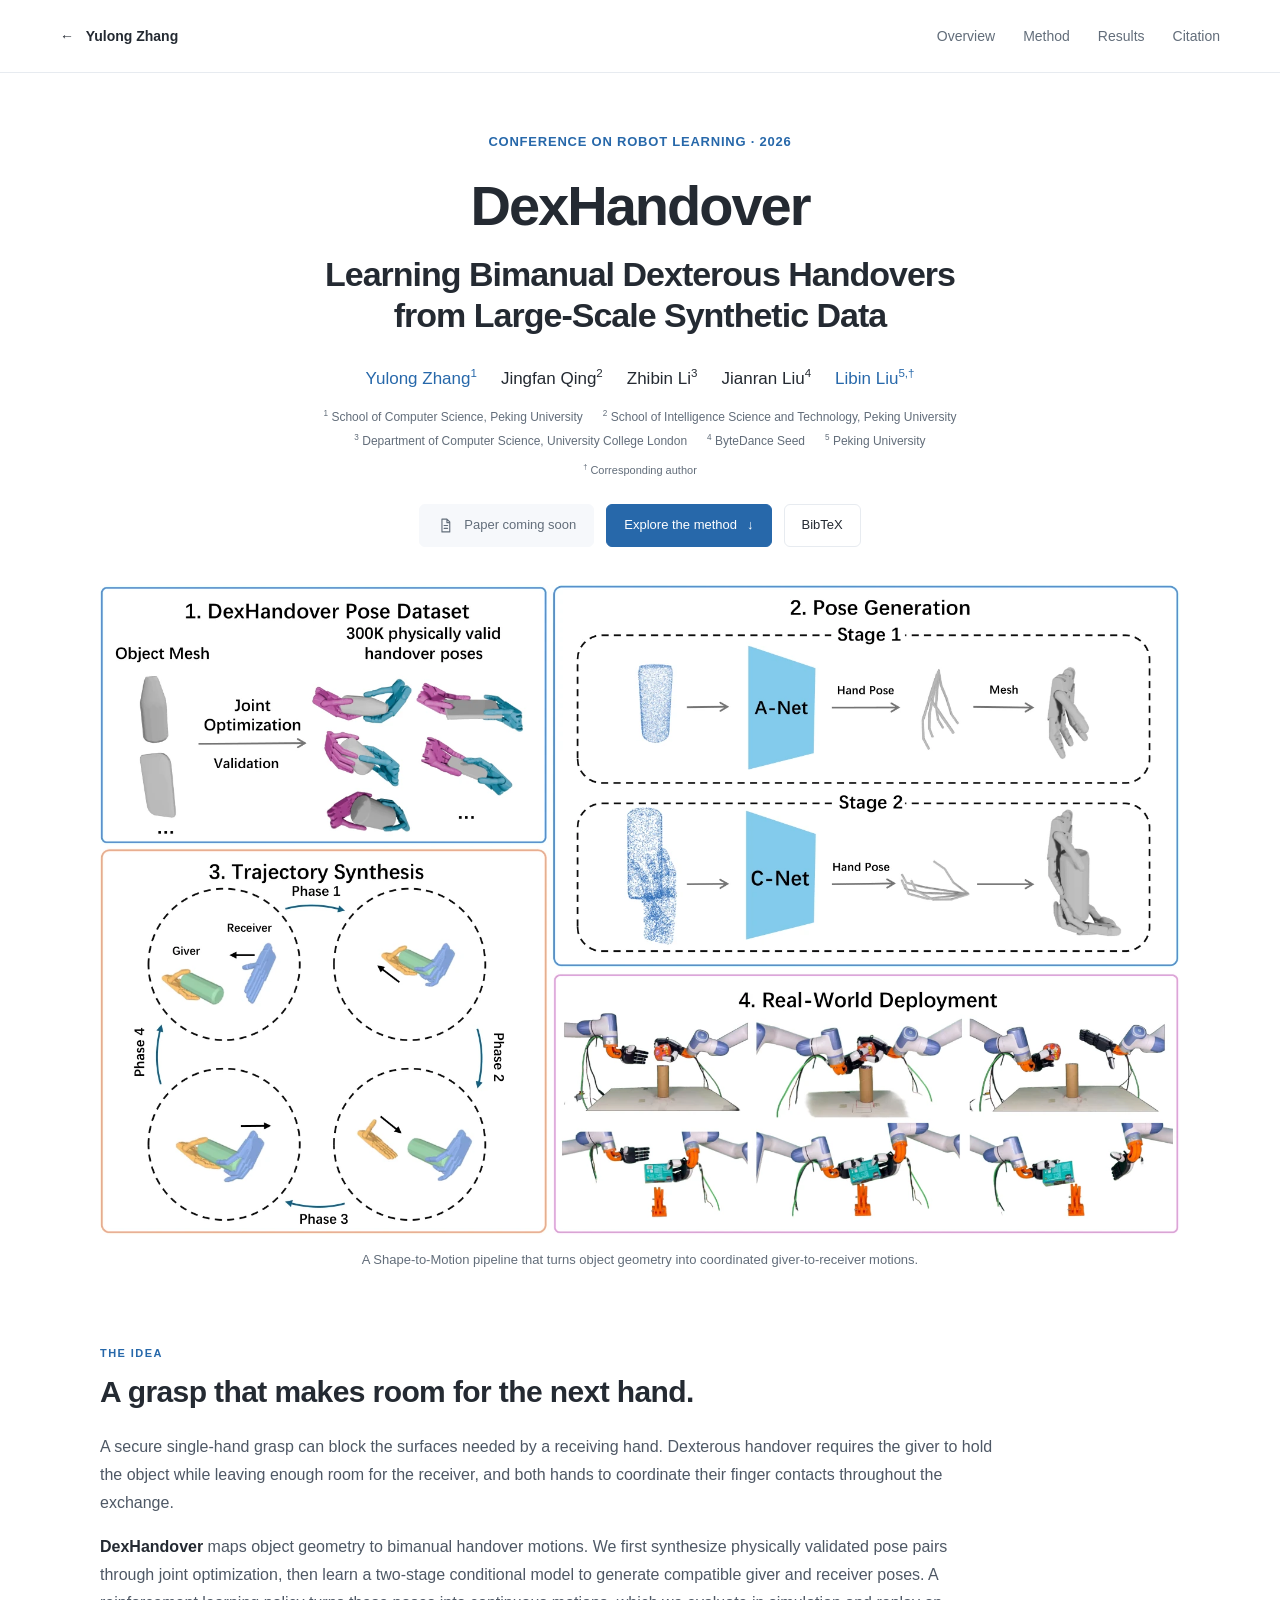
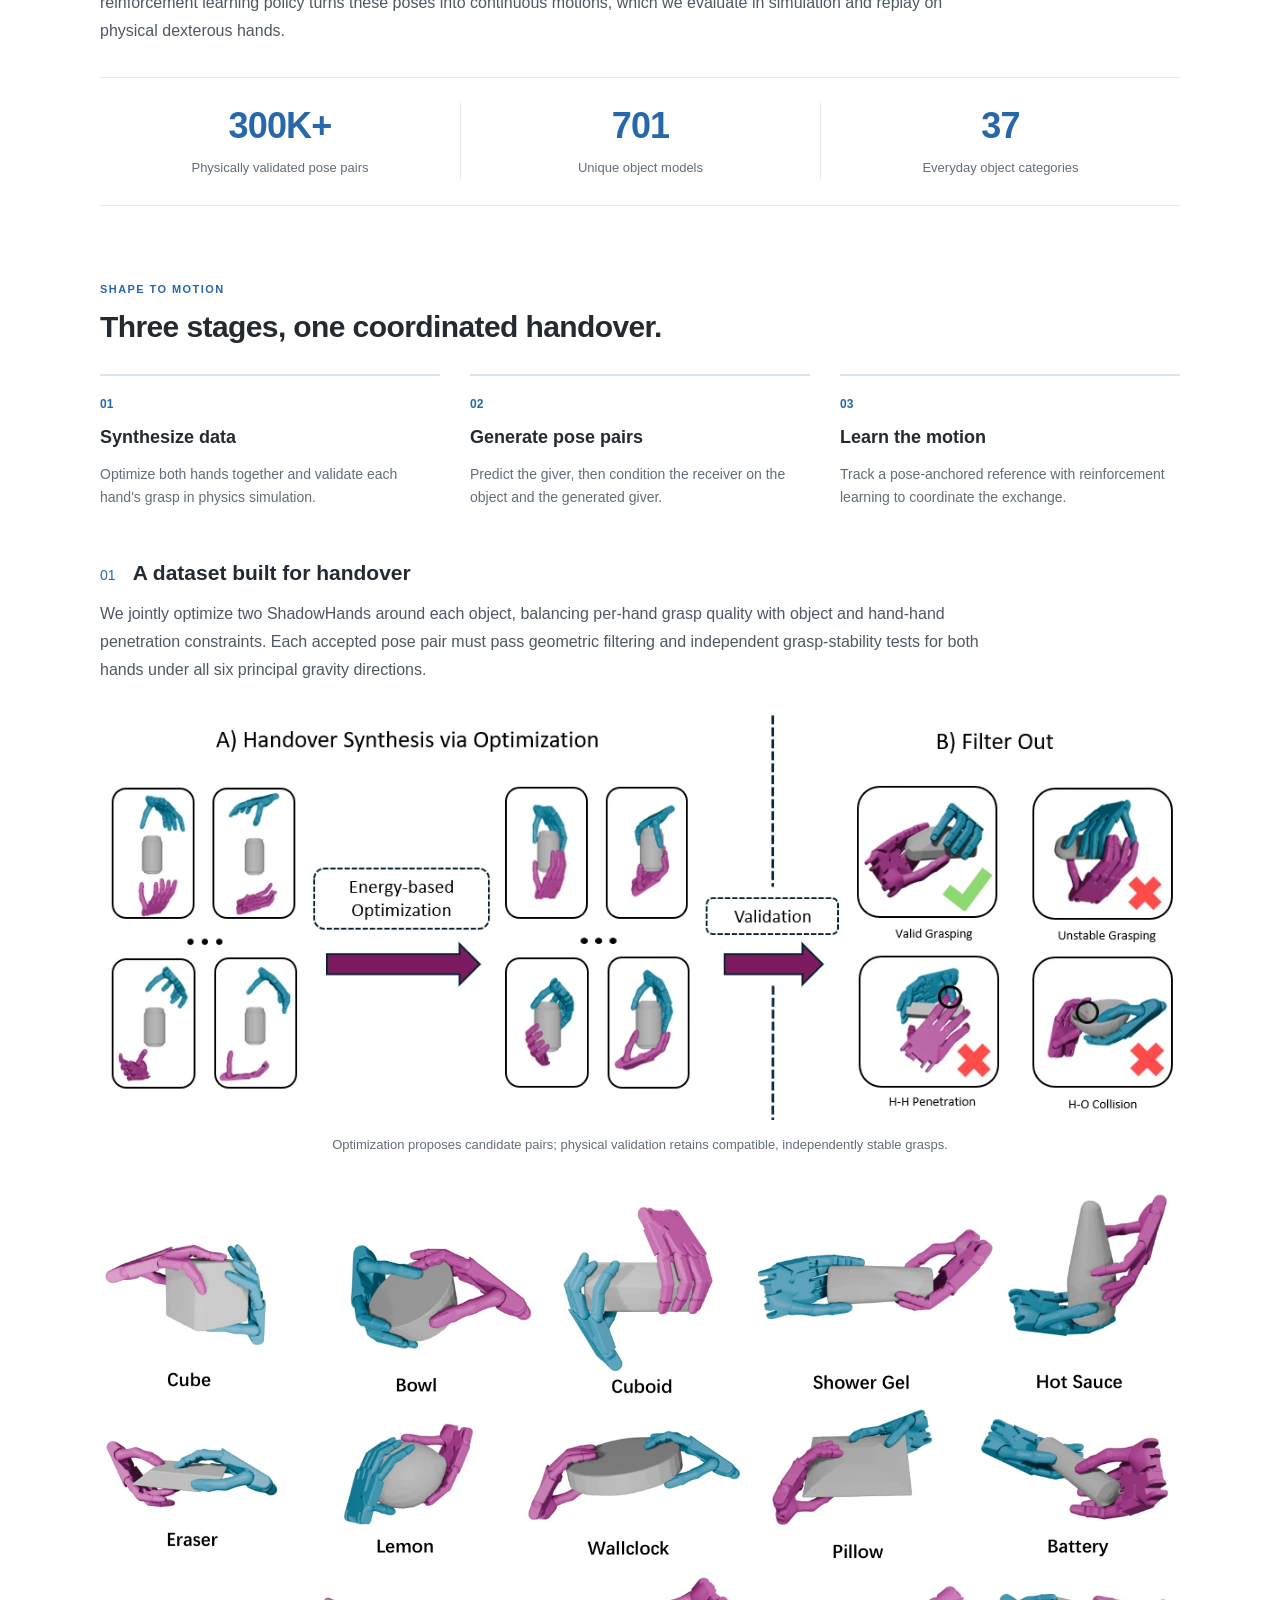
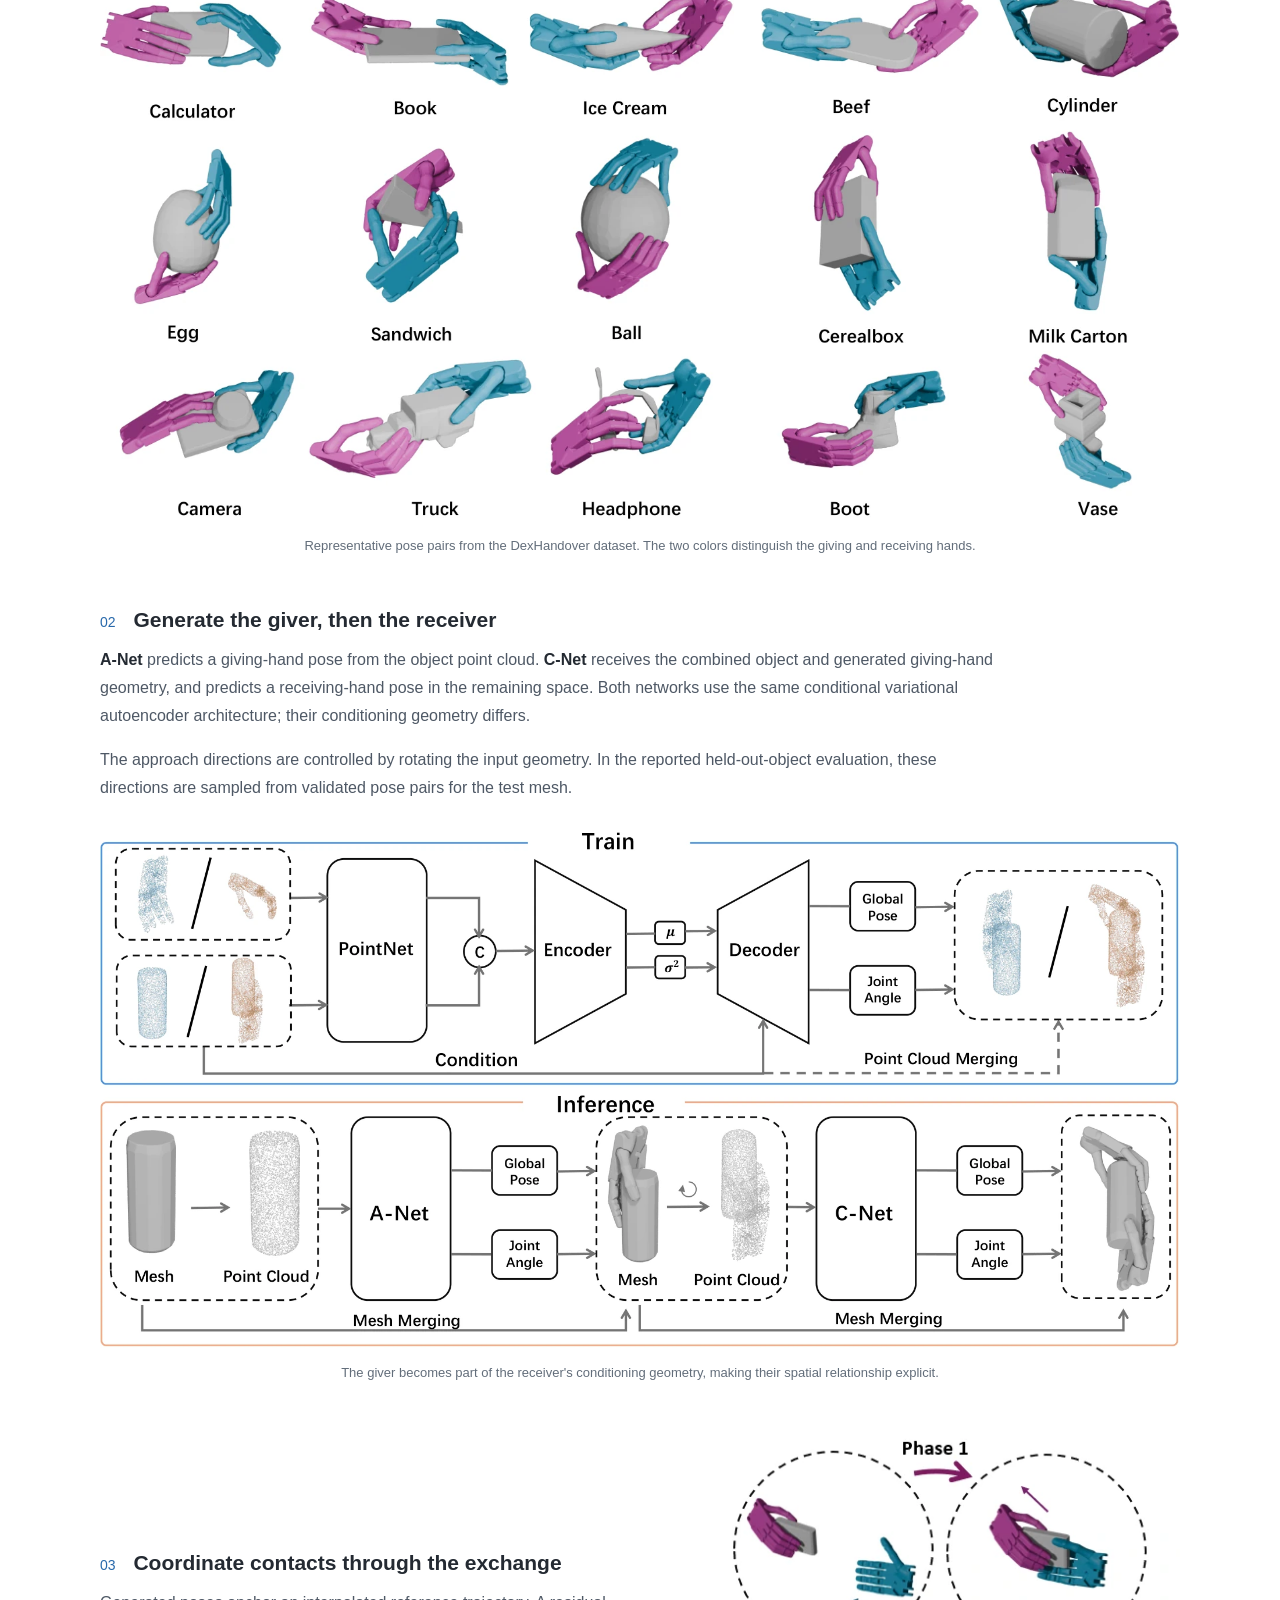
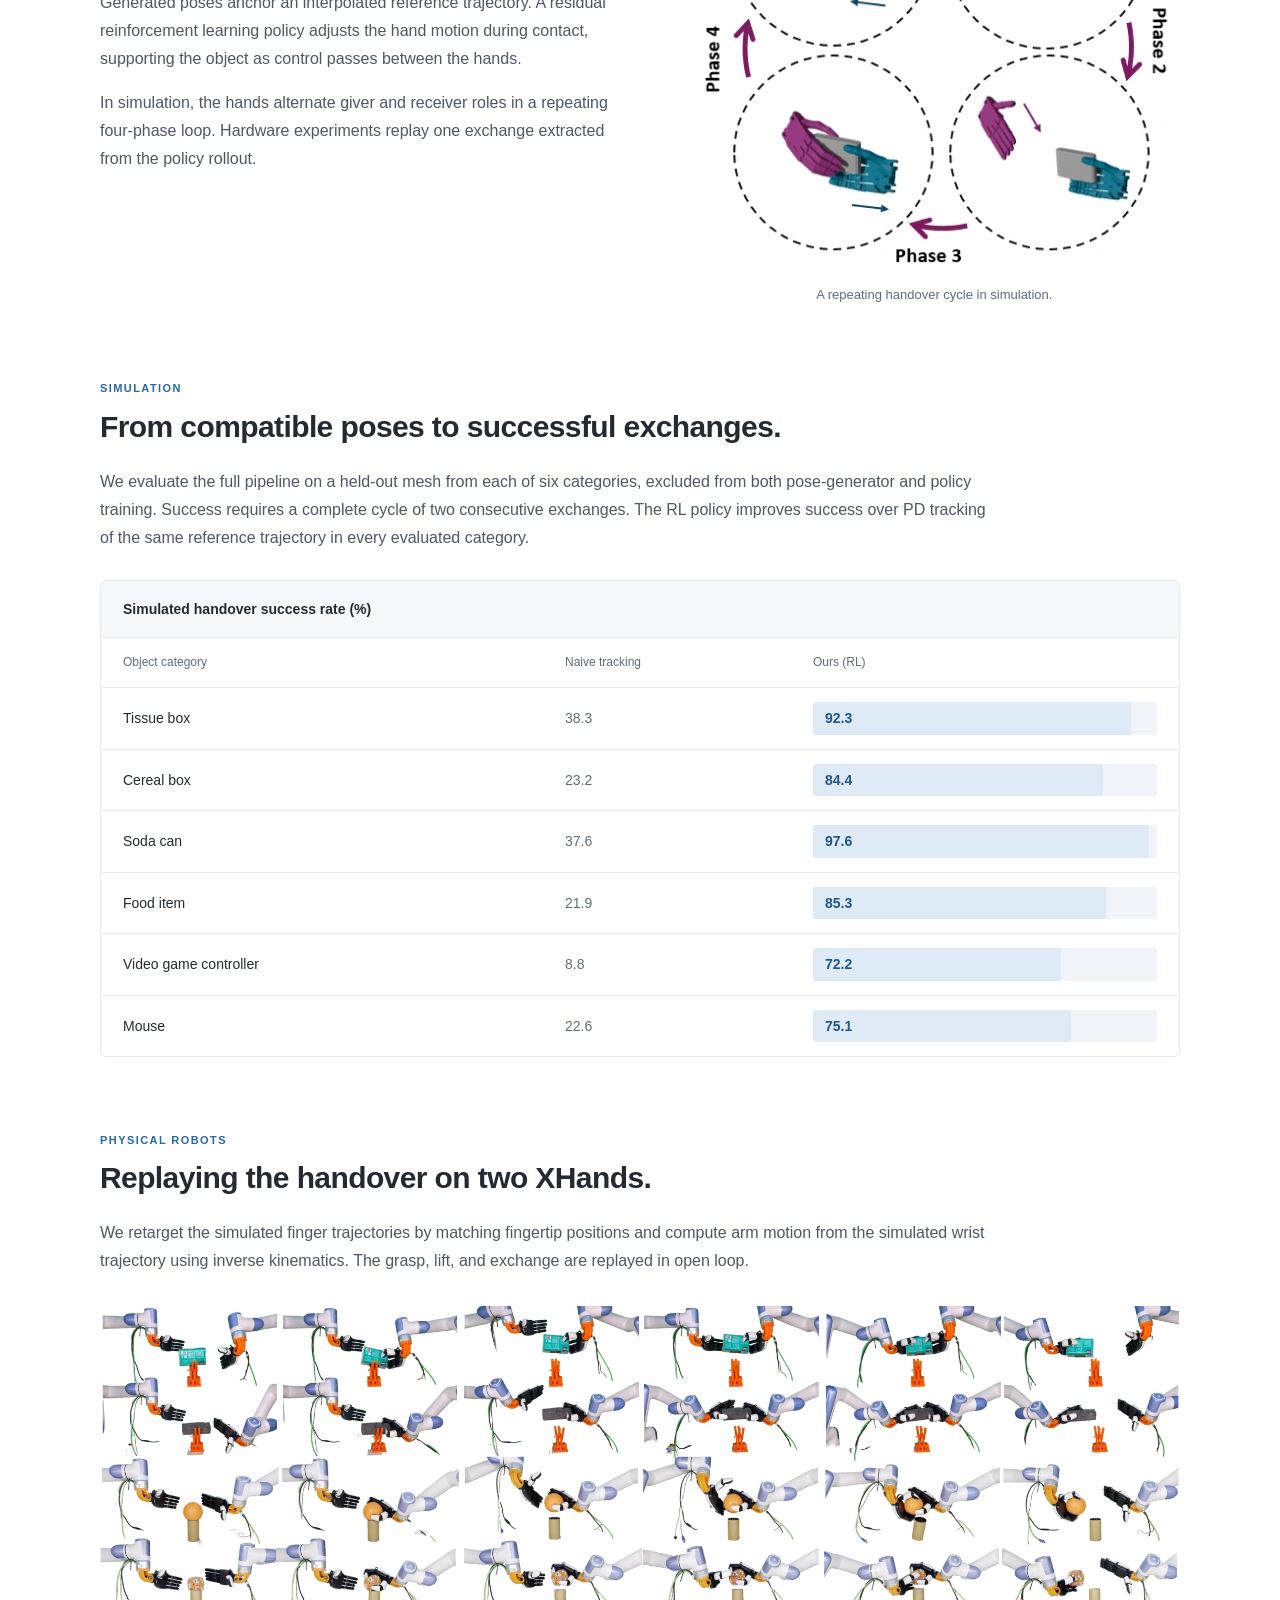
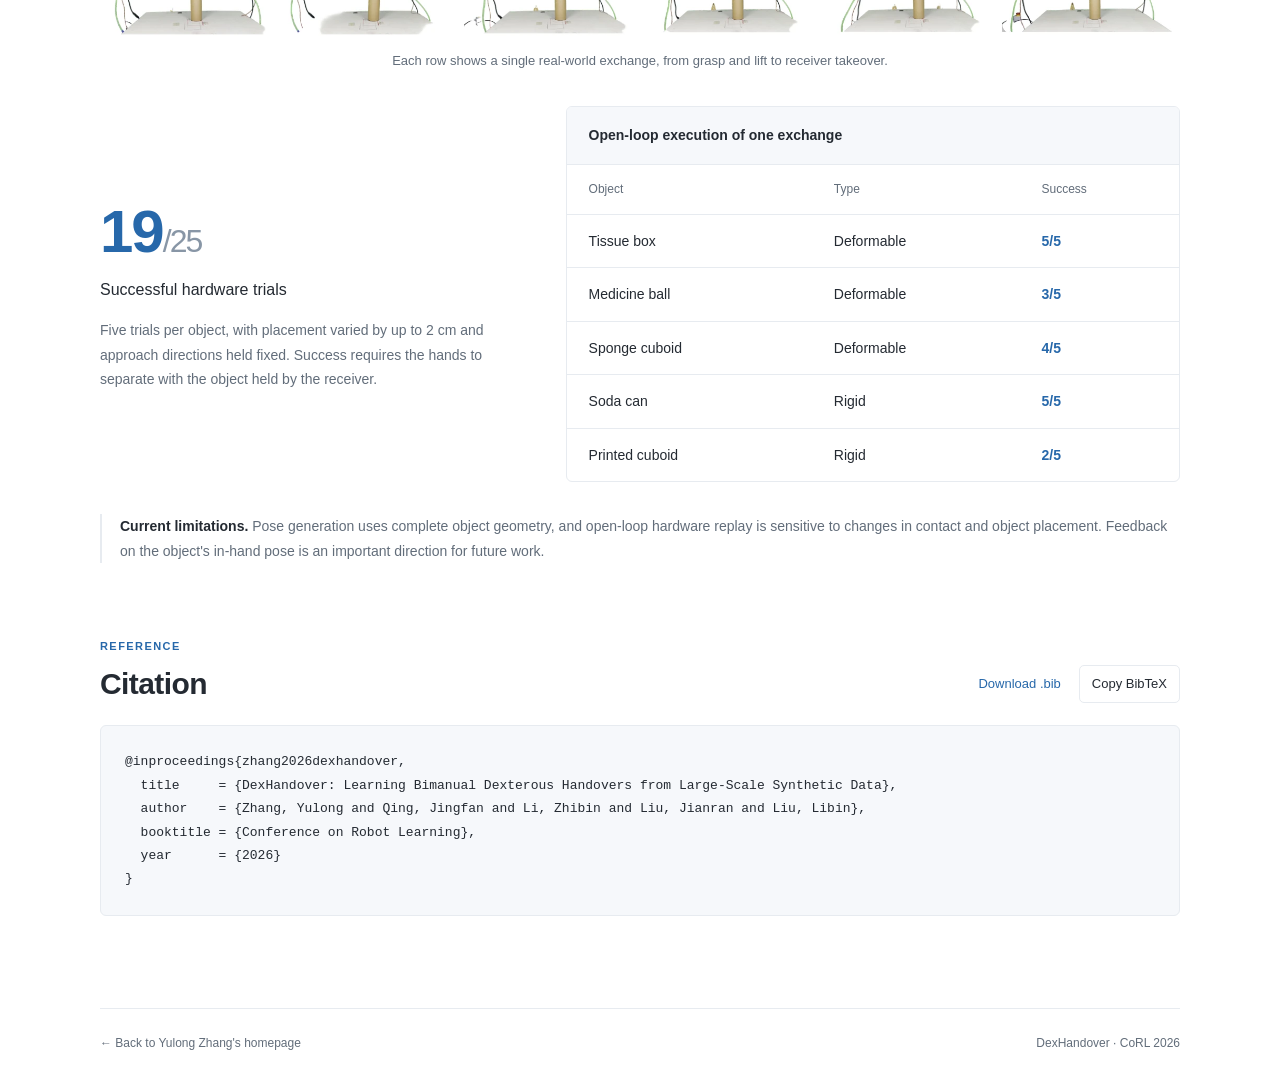
==== dexhandover/index.html @ 4c6596c2 "Add DexHandover project page with method, results, and citation" ====
<!DOCTYPE html>
<html lang="en">
<head>
    <meta charset="UTF-8">
    <meta name="viewport" content="width=device-width, initial-scale=1">
    <meta name="description" content="DexHandover: learning bimanual dexterous handovers from large-scale synthetic data. CoRL 2026.">
    <meta name="theme-color" content="#ffffff">
    <meta property="og:type" content="website">
    <meta property="og:title" content="DexHandover | CoRL 2026">
    <meta property="og:description" content="From object geometry to coordinated bimanual handover motions: synthetic pose data, conditional generation, and reinforcement learning.">
    <meta property="og:url" content="https://zyl-000.github.io/dexhandover/">
    <meta property="og:image" content="https://zyl-000.github.io/dexhandover/assets/overview.webp">
    <link rel="canonical" href="https://zyl-000.github.io/dexhandover/">
    <title>DexHandover | CoRL 2026</title>
    <link rel="stylesheet" href="./style.css">
    <script src="./project.js" defer></script>
</head>
<body>
    <a class="skip-link" href="#main">Skip to content</a>
    <header class="site-header">
        <div class="header-inner">
            <a class="home-link" href="../"><span aria-hidden="true">←</span> Yulong Zhang</a>
            <nav aria-label="Project navigation">
                <a href="#overview">Overview</a>
                <a href="#method">Method</a>
                <a href="#results">Results</a>
                <a href="#citation">Citation</a>
            </nav>
        </div>
    </header>

    <main id="main">
        <section class="hero container" aria-labelledby="project-title">
            <p class="conference">Conference on Robot Learning · 2026</p>
            <h1 id="project-title"><span class="project-name">DexHandover</span><span class="project-title">Learning Bimanual Dexterous Handovers<br class="desktop-break"> from Large-Scale Synthetic Data</span></h1>
            <div class="authors">
                <a href="../">Yulong Zhang<sup>1</sup></a>
                <span>Jingfan Qing<sup>2</sup></span>
                <span>Zhibin Li<sup>3</sup></span>
                <span>Jianran Liu<sup>4</sup></span>
                <a href="https://libliu.info/" target="_blank" rel="noopener noreferrer">Libin Liu<sup>5,†</sup></a>
            </div>
            <div class="affiliations">
                <span><sup>1</sup> School of Computer Science, Peking University</span>
                <span><sup>2</sup> School of Intelligence Science and Technology, Peking University</span>
                <span><sup>3</sup> Department of Computer Science, University College London</span>
                <span><sup>4</sup> ByteDance Seed</span>
                <span><sup>5</sup> Peking University</span>
            </div>
            <p class="corresponding"><sup>†</sup> Corresponding author</p>
            <div class="hero-links">
                <span class="resource-pending"><svg viewBox="0 0 24 24" aria-hidden="true"><path d="M7 3h7l4 4v14H7zM14 3v5h4M10 12h5M10 16h5" /></svg> Paper coming soon</span>
                <a class="button button-primary" href="#method">Explore the method <span aria-hidden="true">↓</span></a>
                <a class="button" href="#citation">BibTeX</a>
            </div>
            <figure class="hero-figure">
                <img src="./assets/overview.webp" alt="DexHandover pipeline: joint pose optimization, two-stage generative modeling, reinforcement learning, and real-world robot execution" width="1828" height="1100" fetchpriority="high">
                <figcaption>A Shape-to-Motion pipeline that turns object geometry into coordinated giver-to-receiver motions.</figcaption>
            </figure>
        </section>

        <section id="overview" class="section container" aria-labelledby="overview-title">
            <div class="section-heading"><p class="eyebrow">THE IDEA</p><h2 id="overview-title">A grasp that makes room for the next hand.</h2></div>
            <div class="prose">
                <p>A secure single-hand grasp can block the surfaces needed by a receiving hand. Dexterous handover requires the giver to hold the object while leaving enough room for the receiver, and both hands to coordinate their finger contacts throughout the exchange.</p>
                <p><strong>DexHandover</strong> maps object geometry to bimanual handover motions. We first synthesize physically validated pose pairs through joint optimization, then learn a two-stage conditional model to generate compatible giver and receiver poses. A reinforcement learning policy turns these poses into continuous motions, which we evaluate in simulation and replay on physical dexterous hands.</p>
            </div>
            <dl class="dataset-stats">
                <div><dt>300K+</dt><dd>Physically validated pose pairs</dd></div>
                <div><dt>701</dt><dd>Unique object models</dd></div>
                <div><dt>37</dt><dd>Everyday object categories</dd></div>
            </dl>
        </section>

        <section id="method" class="section container" aria-labelledby="method-title">
            <div class="section-heading"><p class="eyebrow">SHAPE TO MOTION</p><h2 id="method-title">Three stages, one coordinated handover.</h2></div>
            <ol class="pipeline-summary">
                <li><span class="step-number">01</span><h3>Synthesize data</h3><p>Optimize both hands together and validate each hand's grasp in physics simulation.</p></li>
                <li><span class="step-number">02</span><h3>Generate pose pairs</h3><p>Predict the giver, then condition the receiver on the object and the generated giver.</p></li>
                <li><span class="step-number">03</span><h3>Learn the motion</h3><p>Track a pose-anchored reference with reinforcement learning to coordinate the exchange.</p></li>
            </ol>

            <div class="method-part">
                <h3><span class="part-number">01</span> A dataset built for handover</h3>
                <div class="prose"><p>We jointly optimize two ShadowHands around each object, balancing per-hand grasp quality with object and hand-hand penetration constraints. Each accepted pose pair must pass geometric filtering and independent grasp-stability tests for both hands under all six principal gravity directions.</p></div>
                <figure>
                    <a class="figure-link" href="./assets/dataset-generation.webp" target="_blank" rel="noopener noreferrer" aria-label="View the dataset generation figure at full size"><img src="./assets/dataset-generation.webp" alt="Dataset generation: optimize candidate handover poses, filter geometric violations, and validate grasp stability in simulation" width="1200" height="452" loading="lazy"></a>
                    <figcaption>Optimization proposes candidate pairs; physical validation retains compatible, independently stable grasps.</figcaption>
                </figure>
                <figure class="gallery-figure">
                    <a class="figure-link" href="./assets/dataset-gallery.webp" target="_blank" rel="noopener noreferrer" aria-label="View the pose dataset gallery at full size"><img src="./assets/dataset-gallery.webp" alt="Gallery of validated bimanual poses across bottles, cans, boxes, tools, cameras, and other everyday objects" width="1608" height="1381" loading="lazy"></a>
                    <figcaption>Representative pose pairs from the DexHandover dataset. The two colors distinguish the giving and receiving hands.</figcaption>
                </figure>
            </div>

            <div class="method-part">
                <h3><span class="part-number">02</span> Generate the giver, then the receiver</h3>
                <div class="prose"><p><strong>A-Net</strong> predicts a giving-hand pose from the object point cloud. <strong>C-Net</strong> receives the combined object and generated giving-hand geometry, and predicts a receiving-hand pose in the remaining space. Both networks use the same conditional variational autoencoder architecture; their conditioning geometry differs.</p><p>The approach directions are controlled by rotating the input geometry. In the reported held-out-object evaluation, these directions are sampled from validated pose pairs for the test mesh.</p></div>
                <figure>
                    <a class="figure-link" href="./assets/pose-generation.webp" target="_blank" rel="noopener noreferrer" aria-label="View the two-stage generative model figure at full size"><img src="./assets/pose-generation.webp" alt="A-Net and C-Net training and inference: object geometry generates the giver; combined giver-object geometry generates the receiver" width="1857" height="887" loading="lazy"></a>
                    <figcaption>The giver becomes part of the receiver's conditioning geometry, making their spatial relationship explicit.</figcaption>
                </figure>
            </div>

            <div class="method-part motion-part">
                <div>
                    <h3><span class="part-number">03</span> Coordinate contacts through the exchange</h3>
                    <p>Generated poses anchor an interpolated reference trajectory. A residual reinforcement learning policy adjusts the hand motion during contact, supporting the object as control passes between the hands.</p>
                    <p>In simulation, the hands alternate giver and receiver roles in a repeating four-phase loop. Hardware experiments replay one exchange extracted from the policy rollout.</p>
                </div>
                <figure>
                    <a class="figure-link" href="./assets/rl-cycle.webp" target="_blank" rel="noopener noreferrer" aria-label="View the simulated handover cycle at full size"><img src="./assets/rl-cycle.webp" alt="Four-phase simulation cycle: receiver approach and grasp, giver release, role reversal, and the next exchange" width="500" height="446" loading="lazy"></a>
                    <figcaption>A repeating handover cycle in simulation.</figcaption>
                </figure>
            </div>
        </section>

        <section id="results" class="section container" aria-labelledby="results-title">
            <div class="section-heading"><p class="eyebrow">SIMULATION</p><h2 id="results-title">From compatible poses to successful exchanges.</h2></div>
            <div class="prose"><p>We evaluate the full pipeline on a held-out mesh from each of six categories, excluded from both pose-generator and policy training. Success requires a complete cycle of two consecutive exchanges. The RL policy improves success over PD tracking of the same reference trajectory in every evaluated category.</p></div>
            <div class="table-wrapper" role="region" aria-label="Simulation success rates" tabindex="0">
                <table class="simulation-table">
                    <caption>Simulated handover success rate (%)</caption>
                    <thead><tr><th scope="col">Object category</th><th scope="col">Naive tracking</th><th scope="col">Ours (RL)</th></tr></thead>
                    <tbody>
                        <tr><th scope="row">Tissue box</th><td>38.3</td><td><div class="rate"><span class="rate-fill" style="--rate:92.3%"></span><strong>92.3</strong></div></td></tr>
                        <tr><th scope="row">Cereal box</th><td>23.2</td><td><div class="rate"><span class="rate-fill" style="--rate:84.4%"></span><strong>84.4</strong></div></td></tr>
                        <tr><th scope="row">Soda can</th><td>37.6</td><td><div class="rate"><span class="rate-fill" style="--rate:97.6%"></span><strong>97.6</strong></div></td></tr>
                        <tr><th scope="row">Food item</th><td>21.9</td><td><div class="rate"><span class="rate-fill" style="--rate:85.3%"></span><strong>85.3</strong></div></td></tr>
                        <tr><th scope="row">Video game controller</th><td>8.8</td><td><div class="rate"><span class="rate-fill" style="--rate:72.2%"></span><strong>72.2</strong></div></td></tr>
                        <tr><th scope="row">Mouse</th><td>22.6</td><td><div class="rate"><span class="rate-fill" style="--rate:75.1%"></span><strong>75.1</strong></div></td></tr>
                    </tbody>
                </table>
            </div>
        </section>

        <section class="section container" aria-labelledby="hardware-title">
            <div class="section-heading"><p class="eyebrow">PHYSICAL ROBOTS</p><h2 id="hardware-title">Replaying the handover on two XHands.</h2></div>
            <div class="prose"><p>We retarget the simulated finger trajectories by matching fingertip positions and compute arm motion from the simulated wrist trajectory using inverse kinematics. The grasp, lift, and exchange are replayed in open loop.</p></div>
            <figure>
                <a class="figure-link" href="./assets/hardware.webp" target="_blank" rel="noopener noreferrer" aria-label="View the real-world handover sequences at full size"><img src="./assets/hardware.webp" alt="Real-world robot handover sequences, progressing from the giving hand's grasp and lift to receiver takeover and separation" width="2062" height="631" loading="lazy"></a>
                <figcaption>Each row shows a single real-world exchange, from grasp and lift to receiver takeover.</figcaption>
            </figure>
            <div class="hardware-results">
                <div class="hardware-summary"><p class="result-count">19<span>/25</span></p><p class="result-label">Successful hardware trials</p><p>Five trials per object, with placement varied by up to 2 cm and approach directions held fixed. Success requires the hands to separate with the object held by the receiver.</p></div>
                <div class="table-wrapper" role="region" aria-label="Hardware success counts" tabindex="0">
                    <table class="hardware-table">
                        <caption>Open-loop execution of one exchange</caption>
                        <thead><tr><th scope="col">Object</th><th scope="col">Type</th><th scope="col">Success</th></tr></thead>
                        <tbody>
                            <tr><th scope="row">Tissue box</th><td>Deformable</td><td>5/5</td></tr>
                            <tr><th scope="row">Medicine ball</th><td>Deformable</td><td>3/5</td></tr>
                            <tr><th scope="row">Sponge cuboid</th><td>Deformable</td><td>4/5</td></tr>
                            <tr><th scope="row">Soda can</th><td>Rigid</td><td>5/5</td></tr>
                            <tr><th scope="row">Printed cuboid</th><td>Rigid</td><td>2/5</td></tr>
                        </tbody>
                    </table>
                </div>
            </div>
            <p class="limitations"><strong>Current limitations.</strong> Pose generation uses complete object geometry, and open-loop hardware replay is sensitive to changes in contact and object placement. Feedback on the object's in-hand pose is an important direction for future work.</p>
        </section>

        <section id="citation" class="section container citation-section" aria-labelledby="citation-title">
            <div class="citation-heading"><div class="section-heading"><p class="eyebrow">REFERENCE</p><h2 id="citation-title">Citation</h2></div><div class="citation-actions"><a href="./citation.bib" download>Download .bib</a><button id="copy-citation" type="button" hidden>Copy BibTeX</button></div></div>
            <pre><code id="bibtex">@inproceedings{zhang2026dexhandover,
  title     = {DexHandover: Learning Bimanual Dexterous Handovers from Large-Scale Synthetic Data},
  author    = {Zhang, Yulong and Qing, Jingfan and Li, Zhibin and Liu, Jianran and Liu, Libin},
  booktitle = {Conference on Robot Learning},
  year      = {2026}
}</code></pre>
            <p id="copy-status" class="copy-status" aria-live="polite"></p>
        </section>
    </main>

    <footer class="site-footer container"><a href="../">← Back to Yulong Zhang's homepage</a><span>DexHandover · CoRL 2026</span></footer>
</body>
</html>
---- dexhandover/style.css ----
:root {
    color-scheme: light;
    --background: #fff;
    --text: #242a32;
    --muted: #626d7a;
    --blue: #2768aa;
    --line: #e7ebf0;
    --soft: #f6f8fb;
}
* { box-sizing: border-box; }
html { scroll-behavior: smooth; scroll-padding-top: 104px; }
body { margin: 0; background: var(--background); color: var(--text); font: 16px/1.75 -apple-system, BlinkMacSystemFont, "Segoe UI", Roboto, "Helvetica Neue", Arial, sans-serif; -webkit-font-smoothing: antialiased; }
a { color: var(--blue); text-decoration: none; }
a:hover { text-decoration: underline; text-underline-offset: 4px; }
a:focus-visible, button:focus-visible, .table-wrapper:focus-visible { outline: 2px solid var(--blue); outline-offset: 5px; }
sup { font-size: .68em; line-height: 0; }
img { display: block; width: 100%; height: auto; }
button { font: inherit; cursor: pointer; }
[hidden] { display: none !important; }
.container { width: min(1080px, calc(100% - 64px)); margin-inline: auto; }
.skip-link { position: fixed; z-index: 30; top: -70px; left: 16px; padding: 10px 16px; background: white; border: 1px solid var(--line); }
.skip-link:focus { top: 10px; }
.site-header { position: sticky; top: 0; z-index: 20; background: var(--background); border-bottom: 1px solid var(--line); }
.header-inner { width: min(1160px, calc(100% - 64px)); min-height: 72px; margin-inline: auto; display: flex; justify-content: space-between; align-items: center; gap: 24px; }
.home-link { color: var(--text); font-size: 14px; font-weight: 550; white-space: nowrap; }
.home-link span { margin-right: 8px; }
nav { display: flex; gap: 28px; }
nav a { color: var(--muted); font-size: 14px; }
.hero { padding-top: 58px; text-align: center; }
.conference { margin: 0 0 18px; color: var(--blue); font-size: 13px; font-weight: 600; letter-spacing: .06em; text-transform: uppercase; }
h1 { margin: 0; font-weight: 600; line-height: 1.2; letter-spacing: -1px; }
.project-name { display: block; color: var(--text); font-size: 56px; font-weight: 700; margin-bottom: 15px; letter-spacing: -2px; }
.project-title { display: block; font-size: 34px; }
.authors { display: flex; flex-wrap: wrap; justify-content: center; gap: 8px 24px; margin: 28px auto 14px; font-size: 17px; }
.authors a { color: var(--blue); }
.affiliations { display: flex; flex-wrap: wrap; justify-content: center; gap: 3px 20px; max-width: 900px; margin: 0 auto; color: var(--muted); font-size: 12px; line-height: 1.7; }
.corresponding { margin: 10px 0 0; color: var(--muted); font-size: 11px; }
.hero-links { margin: 24px auto 38px; display: flex; align-items: center; flex-wrap: wrap; justify-content: center; gap: 12px; font-size: 13px; }
.button, .resource-pending { min-height: 42px; padding: 9px 17px; display: inline-flex; align-items: center; justify-content: center; gap: 10px; border: 1px solid var(--line); border-radius: 6px; }
.button { color: var(--text); }
.button:hover { background: var(--soft); text-decoration: none; }
.button-primary { background: var(--blue); color: white; border-color: var(--blue); }
.button-primary:hover { background: #21598f; }
.resource-pending { color: var(--muted); background: var(--soft); border-color: var(--soft); }
.resource-pending svg { width: 17px; height: 17px; fill: none; stroke: currentColor; stroke-width: 1.6; stroke-linecap: round; stroke-linejoin: round; }
figure { margin: 30px 0 0; }
.hero-figure { margin: 0; }
figcaption { max-width: 880px; margin: 14px auto 0; color: var(--muted); font-size: 13px; line-height: 1.65; text-align: center; }
.section { padding-top: 74px; }
.section-heading { margin-bottom: 22px; }
.eyebrow { margin: 0 0 8px; color: var(--blue); font-size: 11px; font-weight: 650; letter-spacing: .13em; }
h2 { margin: 0; font-size: 30px; line-height: 1.3; letter-spacing: -.6px; font-weight: 600; }
h3 { margin: 0 0 12px; font-size: 21px; line-height: 1.4; font-weight: 600; }
p { margin: 0 0 16px; }
.prose { max-width: 900px; }
.prose p, .motion-part p { color: #4e5865; }
.prose strong { color: var(--text); font-weight: 600; }
.dataset-stats { display: grid; grid-template-columns: repeat(3,1fr); margin: 32px 0 0; border-top: 1px solid var(--line); border-bottom: 1px solid var(--line); padding: 25px 0; text-align: center; }
.dataset-stats div + div { border-left: 1px solid var(--line); }
.dataset-stats dt { font-size: 36px; font-weight: 600; color: var(--blue); line-height: 1.3; letter-spacing: -.8px; }
.dataset-stats dd { margin: 8px 12px 0; color: var(--muted); font-size: 13px; }
.pipeline-summary { display: grid; grid-template-columns: repeat(3,1fr); gap: 30px; margin: 28px 0 0; padding: 0; list-style: none; }
.pipeline-summary li { border-top: 2px solid #d9e5f0; padding: 18px 0 0; }
.step-number { display: block; color: var(--blue); font-size: 12px; font-weight: 600; margin-bottom: 10px; }
.pipeline-summary h3 { font-size: 18px; }
.pipeline-summary p { margin: 0; color: var(--muted); font-size: 14px; line-height: 1.7; }
.method-part { padding-top: 48px; }
.part-number { color: var(--blue); font-size: 14px; margin-right: 12px; font-weight: 500; }
.figure-link { display: block; border-radius: 5px; }
.figure-link:hover { outline: 1px solid #d5e0ec; outline-offset: 8px; }
.gallery-figure { margin-top: 38px; }
.motion-part { display: grid; grid-template-columns: 1.1fr 1fr; align-items: center; gap: 48px; }
.motion-part figure { margin: 0; }
.table-wrapper { overflow-x: auto; margin-top: 28px; border: 1px solid var(--line); border-radius: 6px; }
table { width: 100%; border-collapse: collapse; font-size: 14px; text-align: left; }
caption { padding: 16px 22px; text-align: left; background: var(--soft); font-weight: 600; color: var(--text); border-bottom: 1px solid var(--line); }
th, td { padding: 14px 22px; border-bottom: 1px solid var(--line); }
thead th { font-weight: 500; color: var(--muted); font-size: 12px; }
tbody th { font-weight: 500; }
tbody tr:last-child th, tbody tr:last-child td { border-bottom: 0; }
.simulation-table td:nth-child(2) { color: var(--muted); width: 23%; font-variant-numeric: tabular-nums; }
.simulation-table td:nth-child(3) { width: 36%; }
.rate { position: relative; min-width: 110px; background: #f0f4f8; padding: 4px 12px; border-radius: 3px; overflow: hidden; }
.rate-fill { position: absolute; inset: 0 auto 0 0; width: var(--rate); background: #deebf7; }
.rate strong { position: relative; color: #21568c; font-weight: 600; font-variant-numeric: tabular-nums; }
.hardware-results { display: grid; grid-template-columns: .8fr 1.2fr; gap: 56px; margin-top: 35px; align-items: center; }
.hardware-results .table-wrapper { margin: 0; }
.result-count { margin: 0; color: var(--blue); font-size: 60px; font-weight: 600; line-height: 1.2; letter-spacing: -2px; }
.result-count span { font-size: 32px; color: #8896a6; font-weight: 400; }
.result-label { margin: 8px 0 14px; color: var(--text); font-size: 16px; font-weight: 500; }
.hardware-summary > p:last-child { margin-bottom: 0; color: var(--muted); font-size: 14px; }
.hardware-table td:last-child { color: var(--blue); font-weight: 600; font-variant-numeric: tabular-nums; }
.limitations { margin: 32px 0 0; padding-left: 18px; border-left: 2px solid var(--line); color: var(--muted); font-size: 14px; }
.limitations strong { color: var(--text); font-weight: 550; }
.citation-heading { display: flex; justify-content: space-between; align-items: end; gap: 20px; }
.citation-heading .section-heading { margin-bottom: 0; }
.citation-actions { display: flex; gap: 18px; align-items: center; font-size: 13px; }
.citation-actions button { padding: 7px 12px; font-size: 13px; color: var(--text); background: white; border: 1px solid var(--line); border-radius: 5px; }
.citation-actions button:hover { background: var(--soft); }
pre { margin: 22px 0 0; padding: 24px; background: var(--soft); border: 1px solid var(--line); border-radius: 6px; overflow-x: auto; font-size: 13px; line-height: 1.8; }
code { font-family: "SFMono-Regular", Consolas, "Liberation Mono", monospace; }
.copy-status { min-height: 24px; margin: 8px 0 0; font-size: 12px; color: var(--blue); }
.site-footer { display: flex; justify-content: space-between; gap: 20px; margin-top: 60px; padding: 24px 0 32px; border-top: 1px solid var(--line); font-size: 12px; color: var(--muted); }
.site-footer a { color: var(--muted); }
@media (max-width: 800px) {
    .project-title { font-size: 29px; }
    .desktop-break { display: none; }
    .motion-part { gap: 28px; }
    .hardware-results { gap: 30px; }
    th, td { padding: 12px 16px; }
}
@media (max-width: 640px) {
    html { scroll-padding-top: 120px; }
    body { font-size: 15px; }
    .container { width: calc(100% - 40px); }
    .header-inner { width: calc(100% - 40px); min-height: 92px; flex-direction: column; align-items: flex-start; justify-content: center; gap: 7px; padding: 10px 0; }
    .home-link { font-size: 13px; }
    nav { gap: 24px; }
    nav a { font-size: 12px; }
    .hero { padding-top: 34px; }
    .conference { font-size: 10px; }
    .project-name { font-size: clamp(34px, 10.8vw, 42px); letter-spacing: -1.4px; }
    .project-title { font-size: 25px; letter-spacing: -.5px; }
    .authors { gap: 5px 14px; margin-top: 22px; font-size: 15px; }
    .affiliations { gap: 4px; font-size: 11px; flex-direction: column; }
    .hero-links { gap: 9px; margin-bottom: 28px; font-size: 12px; }
    .hero-links .resource-pending { flex-basis: 100%; min-height: auto; padding: 4px; background: none; border: 0; }
    .button, .resource-pending { padding: 8px 12px; }
    figcaption { font-size: 12px; text-align: left; }
    .section { padding-top: 48px; }
    h2 { font-size: 25px; }
    h3 { font-size: 19px; }
    .dataset-stats { padding: 20px 0; }
    .dataset-stats dt { font-size: 27px; }
    .dataset-stats dd { margin: 8px 6px 0; font-size: 11px; line-height: 1.5; }
    .pipeline-summary { grid-template-columns: 1fr; gap: 20px; }
    .pipeline-summary li { padding-top: 14px; }
    .step-number { float: left; margin-right: 12px; margin-top: 3px; }
    .pipeline-summary h3 { margin-bottom: 8px; }
    .method-part { padding-top: 34px; }
    figure { margin-top: 22px; }
    .motion-part { grid-template-columns: 1fr; gap: 20px; }
    .motion-part figure { max-width: 420px; margin-inline: auto; }
    table { font-size: 12px; }
    thead th { font-size: 11px; }
    caption { padding: 14px; font-size: 12px; }
    th, td { padding: 12px 10px; }
    .simulation-table td:nth-child(2) { width: 23%; }
    .simulation-table td:nth-child(3) { width: 31%; }
    .rate { min-width: 68px; padding: 4px 8px; }
    .hardware-results { grid-template-columns: 1fr; gap: 24px; margin-top: 26px; }
    .result-count { font-size: 50px; }
    .hardware-table { font-size: 12px; }
    .citation-heading { flex-direction: column; align-items: flex-start; gap: 16px; }
    pre { padding: 16px; font-size: 11px; }
    .site-footer { flex-direction: column; gap: 8px; margin-top: 32px; }
}
@media (prefers-reduced-motion: reduce) { html { scroll-behavior: auto; } }
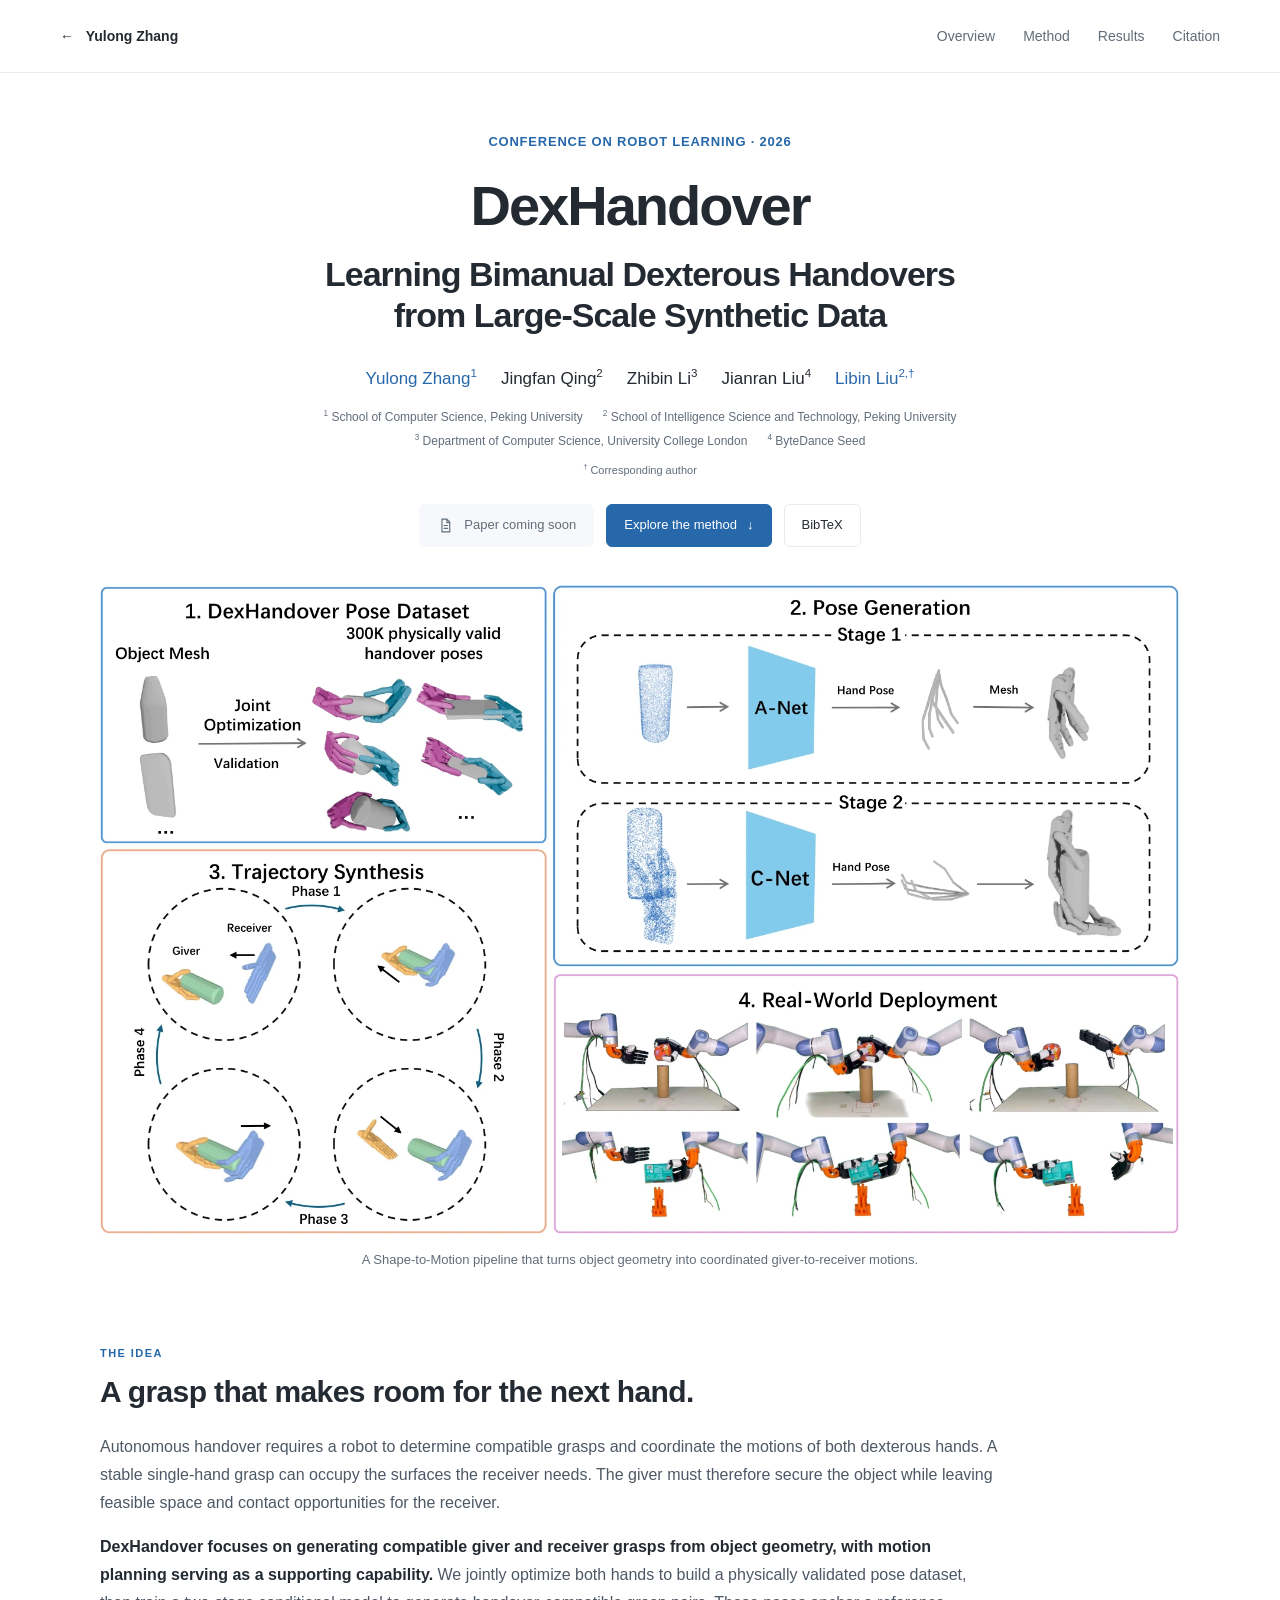
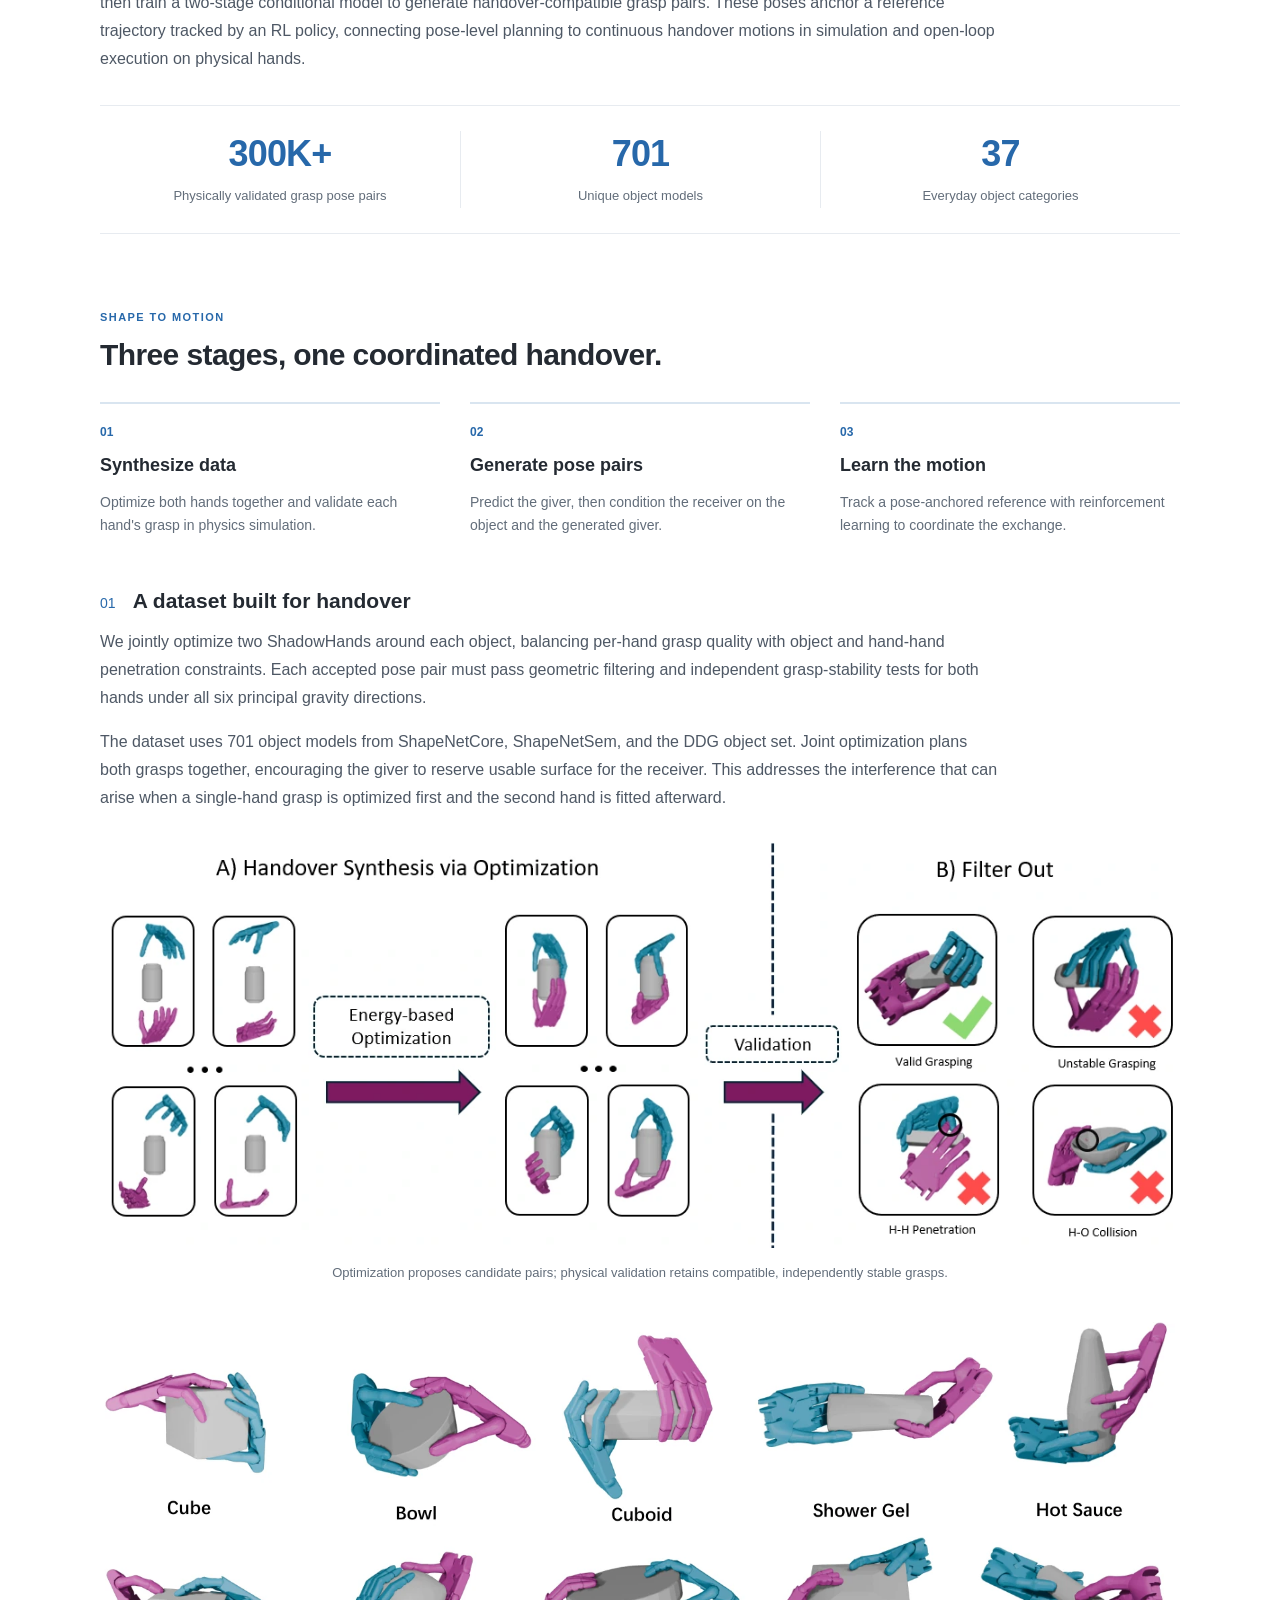
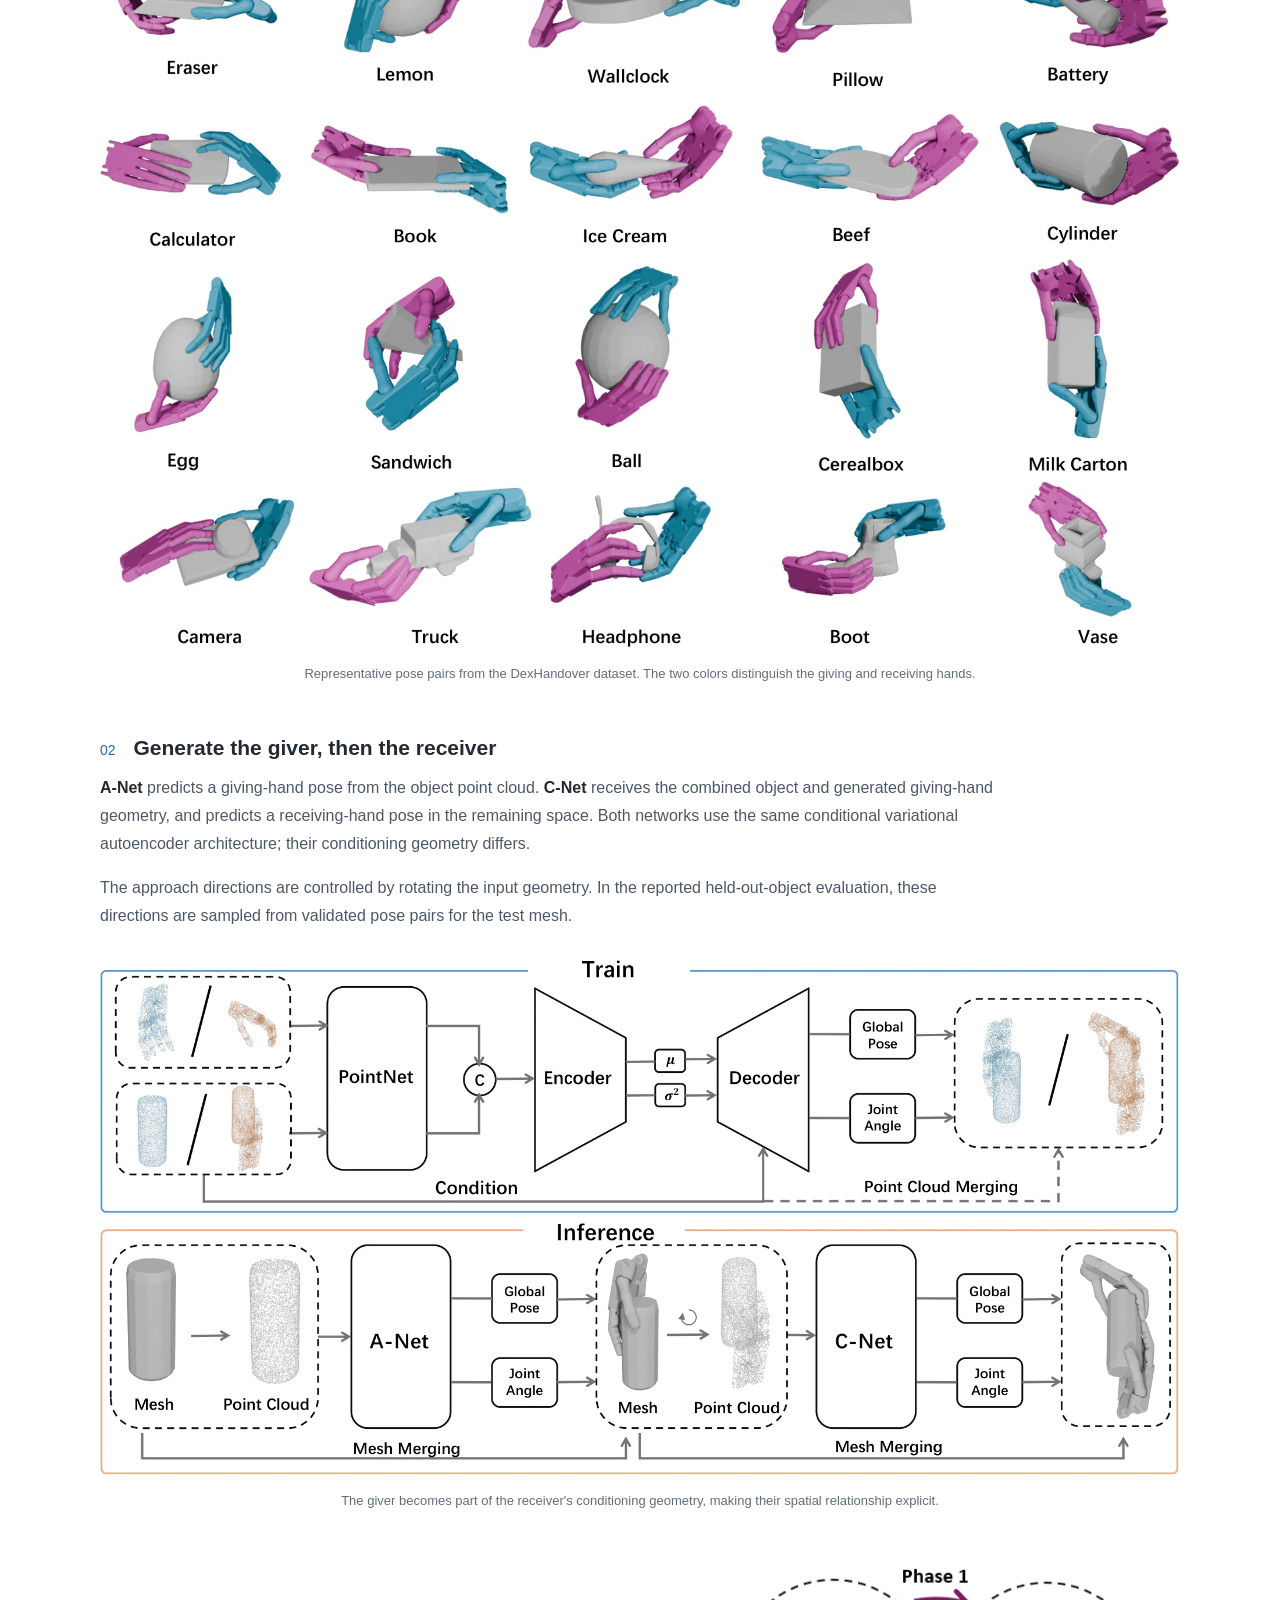
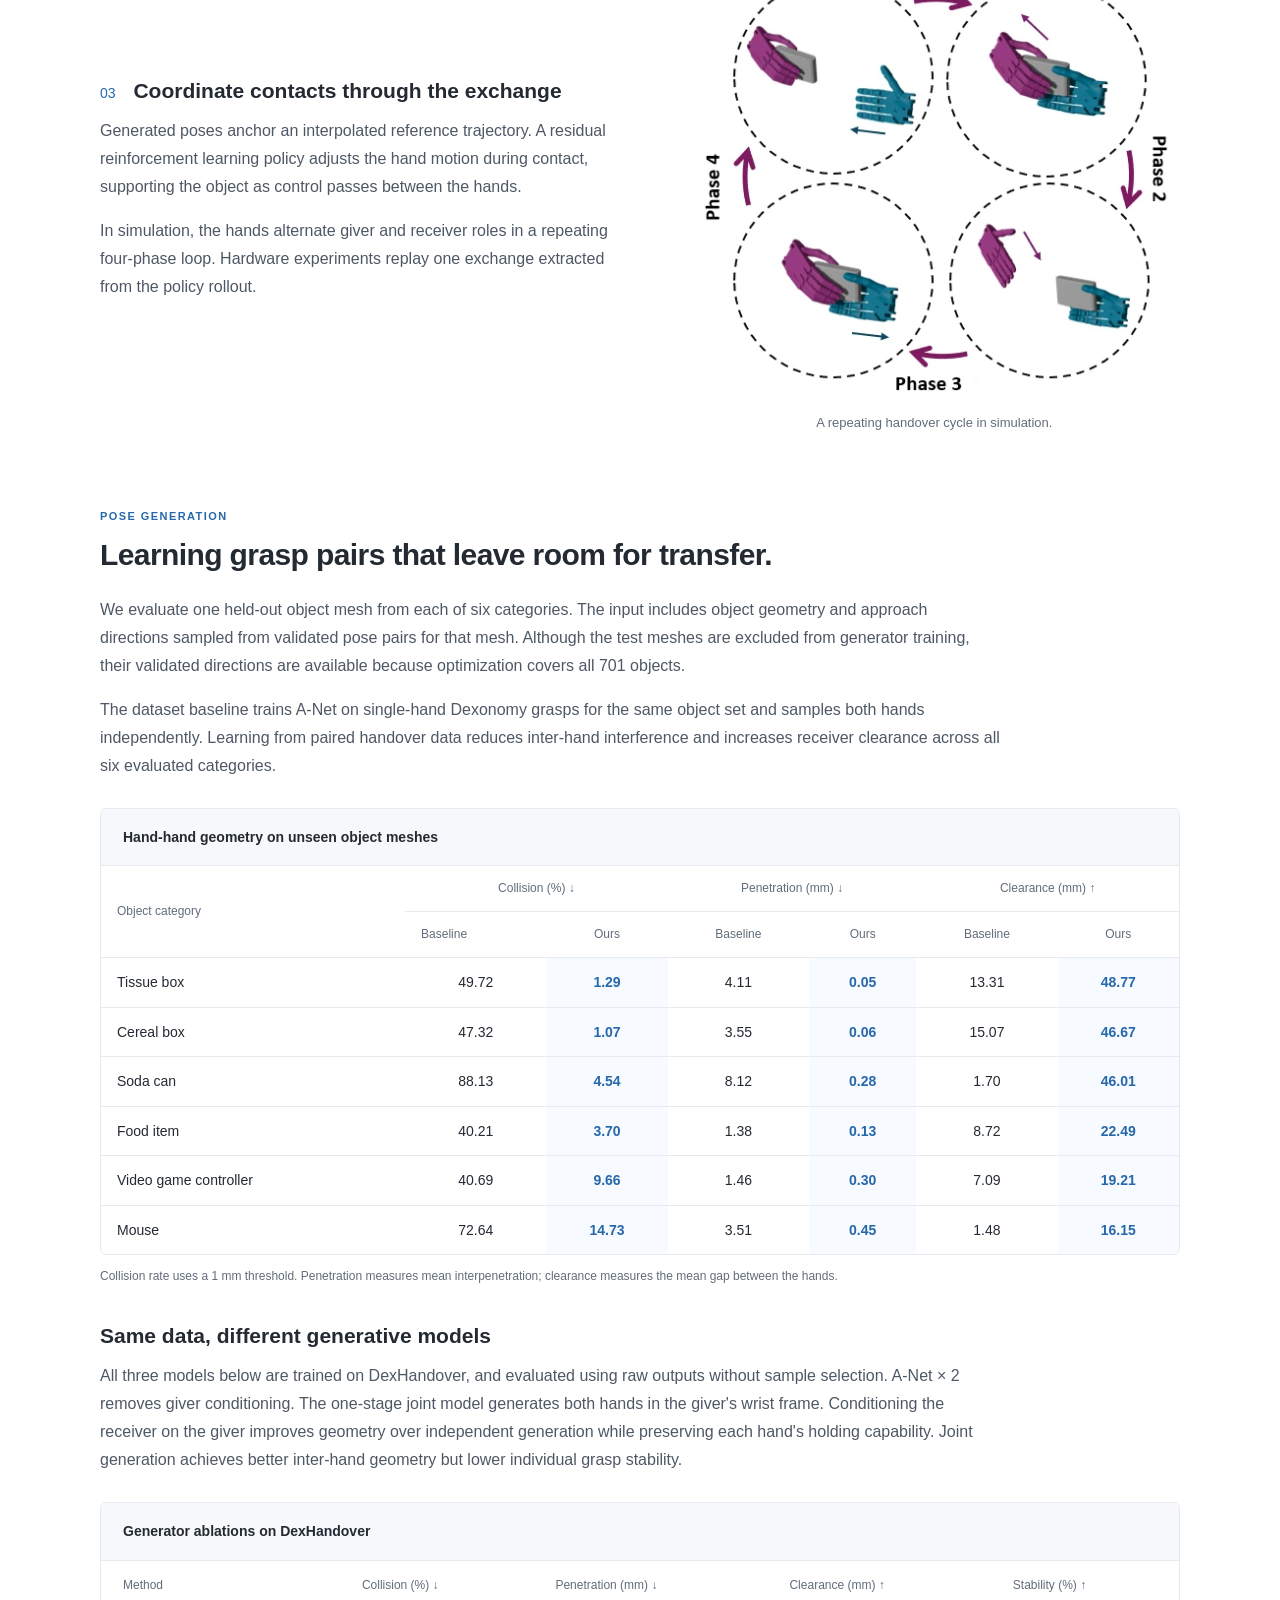
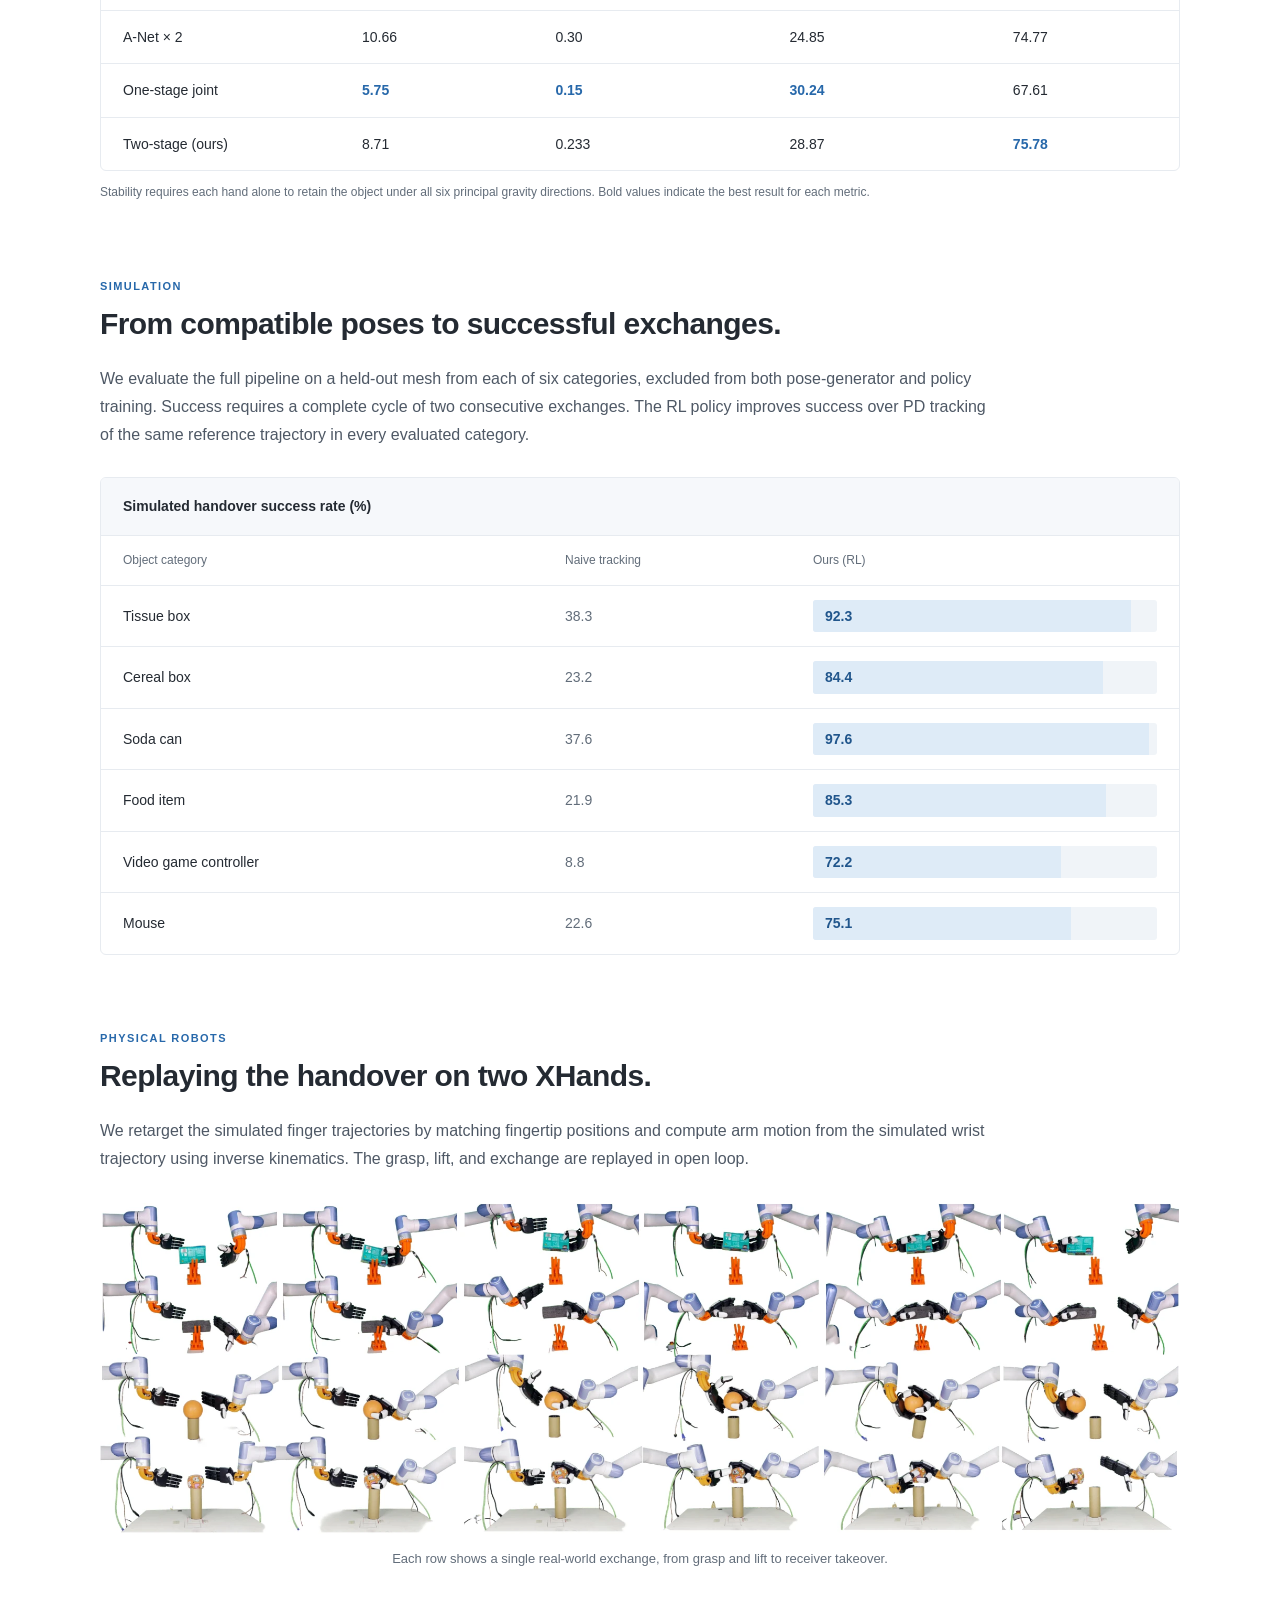
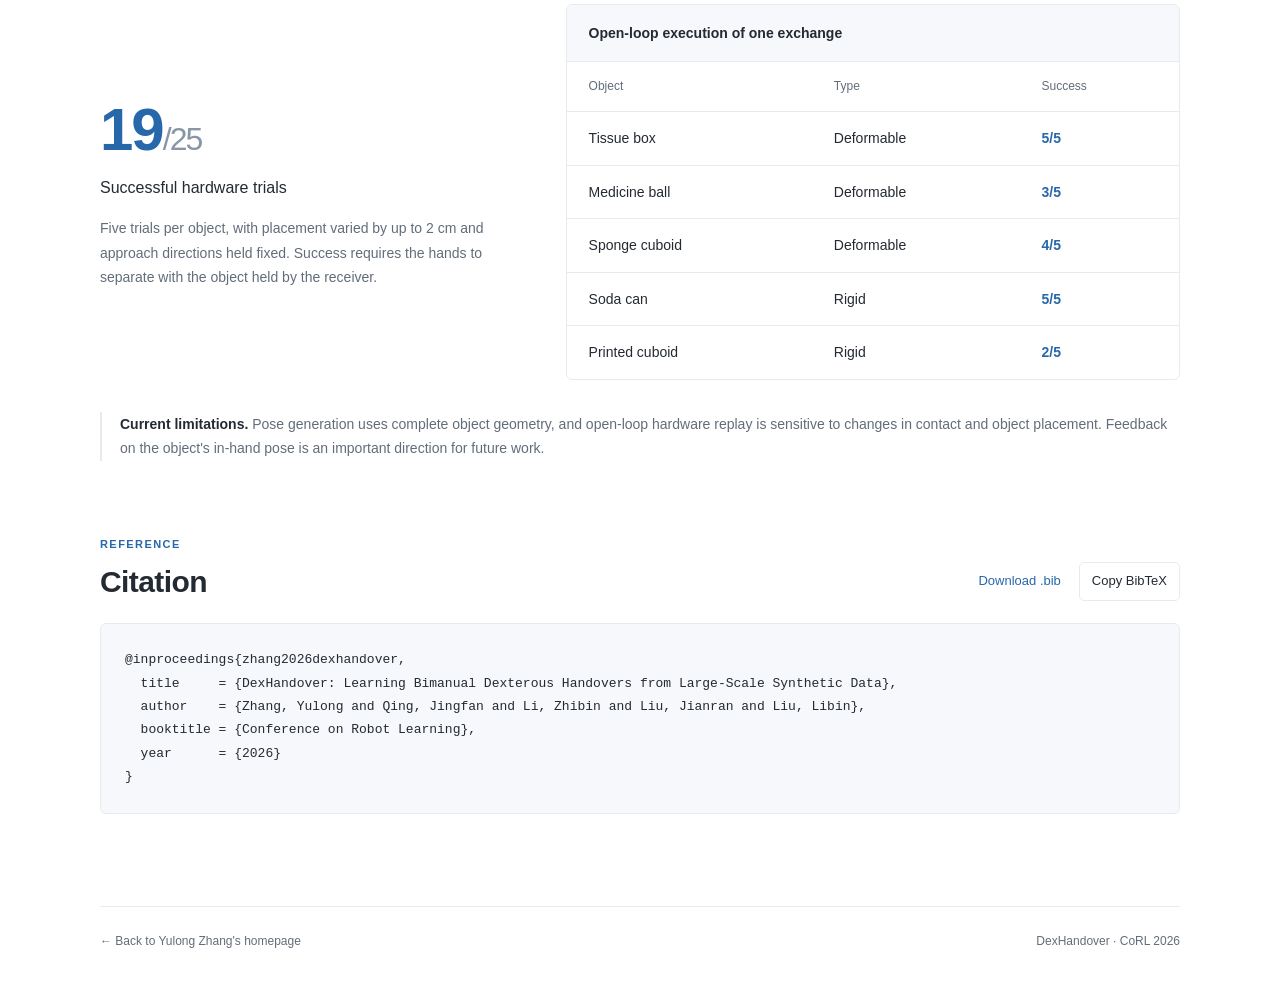
==== commit c593718d: "Sync DexHandover project page with latest camera-ready manuscript" ====
--- a/dexhandover/index.html
+++ b/dexhandover/index.html
@@ -29,6 +29,7 @@
         </div>
     </header>
 
+    <!-- Content synchronized with camera-ready manuscript commit 0ba801b (2026-10-13). -->
     <main id="main">
         <section class="hero container" aria-labelledby="project-title">
             <p class="conference">Conference on Robot Learning · 2026</p>
@@ -38,14 +39,13 @@
                 <span>Jingfan Qing<sup>2</sup></span>
                 <span>Zhibin Li<sup>3</sup></span>
                 <span>Jianran Liu<sup>4</sup></span>
-                <a href="https://libliu.info/" target="_blank" rel="noopener noreferrer">Libin Liu<sup>5,†</sup></a>
+                <a href="https://libliu.info/" target="_blank" rel="noopener noreferrer">Libin Liu<sup>2,†</sup></a>
             </div>
             <div class="affiliations">
                 <span><sup>1</sup> School of Computer Science, Peking University</span>
                 <span><sup>2</sup> School of Intelligence Science and Technology, Peking University</span>
                 <span><sup>3</sup> Department of Computer Science, University College London</span>
                 <span><sup>4</sup> ByteDance Seed</span>
-                <span><sup>5</sup> Peking University</span>
             </div>
             <p class="corresponding"><sup>†</sup> Corresponding author</p>
             <div class="hero-links">
@@ -62,11 +62,11 @@
         <section id="overview" class="section container" aria-labelledby="overview-title">
             <div class="section-heading"><p class="eyebrow">THE IDEA</p><h2 id="overview-title">A grasp that makes room for the next hand.</h2></div>
             <div class="prose">
-                <p>A secure single-hand grasp can block the surfaces needed by a receiving hand. Dexterous handover requires the giver to hold the object while leaving enough room for the receiver, and both hands to coordinate their finger contacts throughout the exchange.</p>
-                <p><strong>DexHandover</strong> maps object geometry to bimanual handover motions. We first synthesize physically validated pose pairs through joint optimization, then learn a two-stage conditional model to generate compatible giver and receiver poses. A reinforcement learning policy turns these poses into continuous motions, which we evaluate in simulation and replay on physical dexterous hands.</p>
+                <p>Autonomous handover requires a robot to determine compatible grasps and coordinate the motions of both dexterous hands. A stable single-hand grasp can occupy the surfaces the receiver needs. The giver must therefore secure the object while leaving feasible space and contact opportunities for the receiver.</p>
+                <p><strong>DexHandover focuses on generating compatible giver and receiver grasps from object geometry, with motion planning serving as a supporting capability.</strong> We jointly optimize both hands to build a physically validated pose dataset, then train a two-stage conditional model to generate handover-compatible grasp pairs. These poses anchor a reference trajectory tracked by an RL policy, connecting pose-level planning to continuous handover motions in simulation and open-loop execution on physical hands.</p>
             </div>
             <dl class="dataset-stats">
-                <div><dt>300K+</dt><dd>Physically validated pose pairs</dd></div>
+                <div><dt>300K+</dt><dd>Physically validated grasp pose pairs</dd></div>
                 <div><dt>701</dt><dd>Unique object models</dd></div>
                 <div><dt>37</dt><dd>Everyday object categories</dd></div>
             </dl>
@@ -82,7 +82,7 @@
 
             <div class="method-part">
                 <h3><span class="part-number">01</span> A dataset built for handover</h3>
-                <div class="prose"><p>We jointly optimize two ShadowHands around each object, balancing per-hand grasp quality with object and hand-hand penetration constraints. Each accepted pose pair must pass geometric filtering and independent grasp-stability tests for both hands under all six principal gravity directions.</p></div>
+                <div class="prose"><p>We jointly optimize two ShadowHands around each object, balancing per-hand grasp quality with object and hand-hand penetration constraints. Each accepted pose pair must pass geometric filtering and independent grasp-stability tests for both hands under all six principal gravity directions.</p><p>The dataset uses 701 object models from ShapeNetCore, ShapeNetSem, and the DDG object set. Joint optimization plans both grasps together, encouraging the giver to reserve usable surface for the receiver. This addresses the interference that can arise when a single-hand grasp is optimized first and the second hand is fitted afterward.</p></div>
                 <figure>
                     <a class="figure-link" href="./assets/dataset-generation.webp" target="_blank" rel="noopener noreferrer" aria-label="View the dataset generation figure at full size"><img src="./assets/dataset-generation.webp" alt="Dataset generation: optimize candidate handover poses, filter geometric violations, and validate grasp stability in simulation" width="1200" height="452" loading="lazy"></a>
                     <figcaption>Optimization proposes candidate pairs; physical validation retains compatible, independently stable grasps.</figcaption>
@@ -115,7 +115,45 @@
             </div>
         </section>
 
-        <section id="results" class="section container" aria-labelledby="results-title">
+        <section id="results" class="section container" aria-labelledby="pose-results-title">
+            <div class="section-heading"><p class="eyebrow">POSE GENERATION</p><h2 id="pose-results-title">Learning grasp pairs that leave room for transfer.</h2></div>
+            <div class="prose"><p>We evaluate one held-out object mesh from each of six categories. The input includes object geometry and approach directions sampled from validated pose pairs for that mesh. Although the test meshes are excluded from generator training, their validated directions are available because optimization covers all 701 objects.</p><p>The dataset baseline trains A-Net on single-hand Dexonomy grasps for the same object set and samples both hands independently. Learning from paired handover data reduces inter-hand interference and increases receiver clearance across all six evaluated categories.</p></div>
+            <div class="table-wrapper" role="region" aria-label="Pose generation comparison; scroll horizontally to view all metrics" tabindex="0">
+                <table class="pose-comparison-table">
+                    <caption>Hand-hand geometry on unseen object meshes</caption>
+                    <thead>
+                        <tr><th scope="col" rowspan="2">Object category</th><th scope="colgroup" colspan="2">Collision (%) ↓</th><th scope="colgroup" colspan="2">Penetration (mm) ↓</th><th scope="colgroup" colspan="2">Clearance (mm) ↑</th></tr>
+                        <tr><th scope="col">Baseline</th><th scope="col">Ours</th><th scope="col">Baseline</th><th scope="col">Ours</th><th scope="col">Baseline</th><th scope="col">Ours</th></tr>
+                    </thead>
+                    <tbody>
+                        <tr><th scope="row">Tissue box</th><td>49.72</td><td class="ours-cell">1.29</td><td>4.11</td><td class="ours-cell">0.05</td><td>13.31</td><td class="ours-cell">48.77</td></tr>
+                        <tr><th scope="row">Cereal box</th><td>47.32</td><td class="ours-cell">1.07</td><td>3.55</td><td class="ours-cell">0.06</td><td>15.07</td><td class="ours-cell">46.67</td></tr>
+                        <tr><th scope="row">Soda can</th><td>88.13</td><td class="ours-cell">4.54</td><td>8.12</td><td class="ours-cell">0.28</td><td>1.70</td><td class="ours-cell">46.01</td></tr>
+                        <tr><th scope="row">Food item</th><td>40.21</td><td class="ours-cell">3.70</td><td>1.38</td><td class="ours-cell">0.13</td><td>8.72</td><td class="ours-cell">22.49</td></tr>
+                        <tr><th scope="row">Video game controller</th><td>40.69</td><td class="ours-cell">9.66</td><td>1.46</td><td class="ours-cell">0.30</td><td>7.09</td><td class="ours-cell">19.21</td></tr>
+                        <tr><th scope="row">Mouse</th><td>72.64</td><td class="ours-cell">14.73</td><td>3.51</td><td class="ours-cell">0.45</td><td>1.48</td><td class="ours-cell">16.15</td></tr>
+                    </tbody>
+                </table>
+            </div>
+            <p class="table-note">Collision rate uses a 1 mm threshold. Penetration measures mean interpenetration; clearance measures the mean gap between the hands. <span class="table-scroll-hint">Scroll horizontally to view all metrics.</span></p>
+
+            <h3 class="results-subheading">Same data, different generative models</h3>
+            <div class="prose"><p>All three models below are trained on DexHandover, and evaluated using raw outputs without sample selection. A-Net × 2 removes giver conditioning. The one-stage joint model generates both hands in the giver's wrist frame. Conditioning the receiver on the giver improves geometry over independent generation while preserving each hand's holding capability. Joint generation achieves better inter-hand geometry but lower individual grasp stability.</p></div>
+            <div class="table-wrapper" role="region" aria-label="Generator ablation results; scroll horizontally to view all metrics" tabindex="0">
+                <table class="ablation-table">
+                    <caption>Generator ablations on DexHandover</caption>
+                    <thead><tr><th scope="col">Method</th><th scope="col">Collision (%) ↓</th><th scope="col">Penetration (mm) ↓</th><th scope="col">Clearance (mm) ↑</th><th scope="col">Stability (%) ↑</th></tr></thead>
+                    <tbody>
+                        <tr><th scope="row">A-Net × 2</th><td>10.66</td><td>0.30</td><td>24.85</td><td>74.77</td></tr>
+                        <tr><th scope="row">One-stage joint</th><td><strong>5.75</strong></td><td><strong>0.15</strong></td><td><strong>30.24</strong></td><td>67.61</td></tr>
+                        <tr><th scope="row">Two-stage (ours)</th><td>8.71</td><td>0.233</td><td>28.87</td><td><strong>75.78</strong></td></tr>
+                    </tbody>
+                </table>
+            </div>
+            <p class="table-note">Stability requires each hand alone to retain the object under all six principal gravity directions. Bold values indicate the best result for each metric. <span class="table-scroll-hint">Scroll horizontally to view all metrics.</span></p>
+        </section>
+
+        <section id="simulation" class="section container" aria-labelledby="results-title">
             <div class="section-heading"><p class="eyebrow">SIMULATION</p><h2 id="results-title">From compatible poses to successful exchanges.</h2></div>
             <div class="prose"><p>We evaluate the full pipeline on a held-out mesh from each of six categories, excluded from both pose-generator and policy training. Success requires a complete cycle of two consecutive exchanges. The RL policy improves success over PD tracking of the same reference trajectory in every evaluated category.</p></div>
             <div class="table-wrapper" role="region" aria-label="Simulation success rates" tabindex="0">
--- a/dexhandover/style.css
+++ b/dexhandover/style.css
@@ -83,6 +83,17 @@
 .rate { position: relative; min-width: 110px; background: #f0f4f8; padding: 4px 12px; border-radius: 3px; overflow: hidden; }
 .rate-fill { position: absolute; inset: 0 auto 0 0; width: var(--rate); background: #deebf7; }
 .rate strong { position: relative; color: #21568c; font-weight: 600; font-variant-numeric: tabular-nums; }
+.pose-comparison-table { min-width: 780px; }
+.pose-comparison-table th, .pose-comparison-table td { padding: 12px 16px; }
+.pose-comparison-table thead th:not(:first-child) { text-align: center; }
+.pose-comparison-table td { font-variant-numeric: tabular-nums; text-align: center; }
+.ours-cell { color: var(--blue); font-weight: 600; background: #f7faff; }
+.ablation-table { min-width: 710px; }
+.ablation-table td { font-variant-numeric: tabular-nums; }
+.ablation-table strong { color: var(--blue); font-weight: 650; }
+.table-note { margin: 12px 0 0; color: var(--muted); font-size: 12px; line-height: 1.65; }
+.table-scroll-hint { display: none; }
+.results-subheading { margin-top: 34px; }
 .hardware-results { display: grid; grid-template-columns: .8fr 1.2fr; gap: 56px; margin-top: 35px; align-items: center; }
 .hardware-results .table-wrapper { margin: 0; }
 .result-count { margin: 0; color: var(--blue); font-size: 60px; font-weight: 600; line-height: 1.2; letter-spacing: -2px; }
@@ -148,6 +159,7 @@
     .simulation-table td:nth-child(2) { width: 23%; }
     .simulation-table td:nth-child(3) { width: 31%; }
     .rate { min-width: 68px; padding: 4px 8px; }
+    .table-scroll-hint { display: inline; }
     .hardware-results { grid-template-columns: 1fr; gap: 24px; margin-top: 26px; }
     .result-count { font-size: 50px; }
     .hardware-table { font-size: 12px; }
